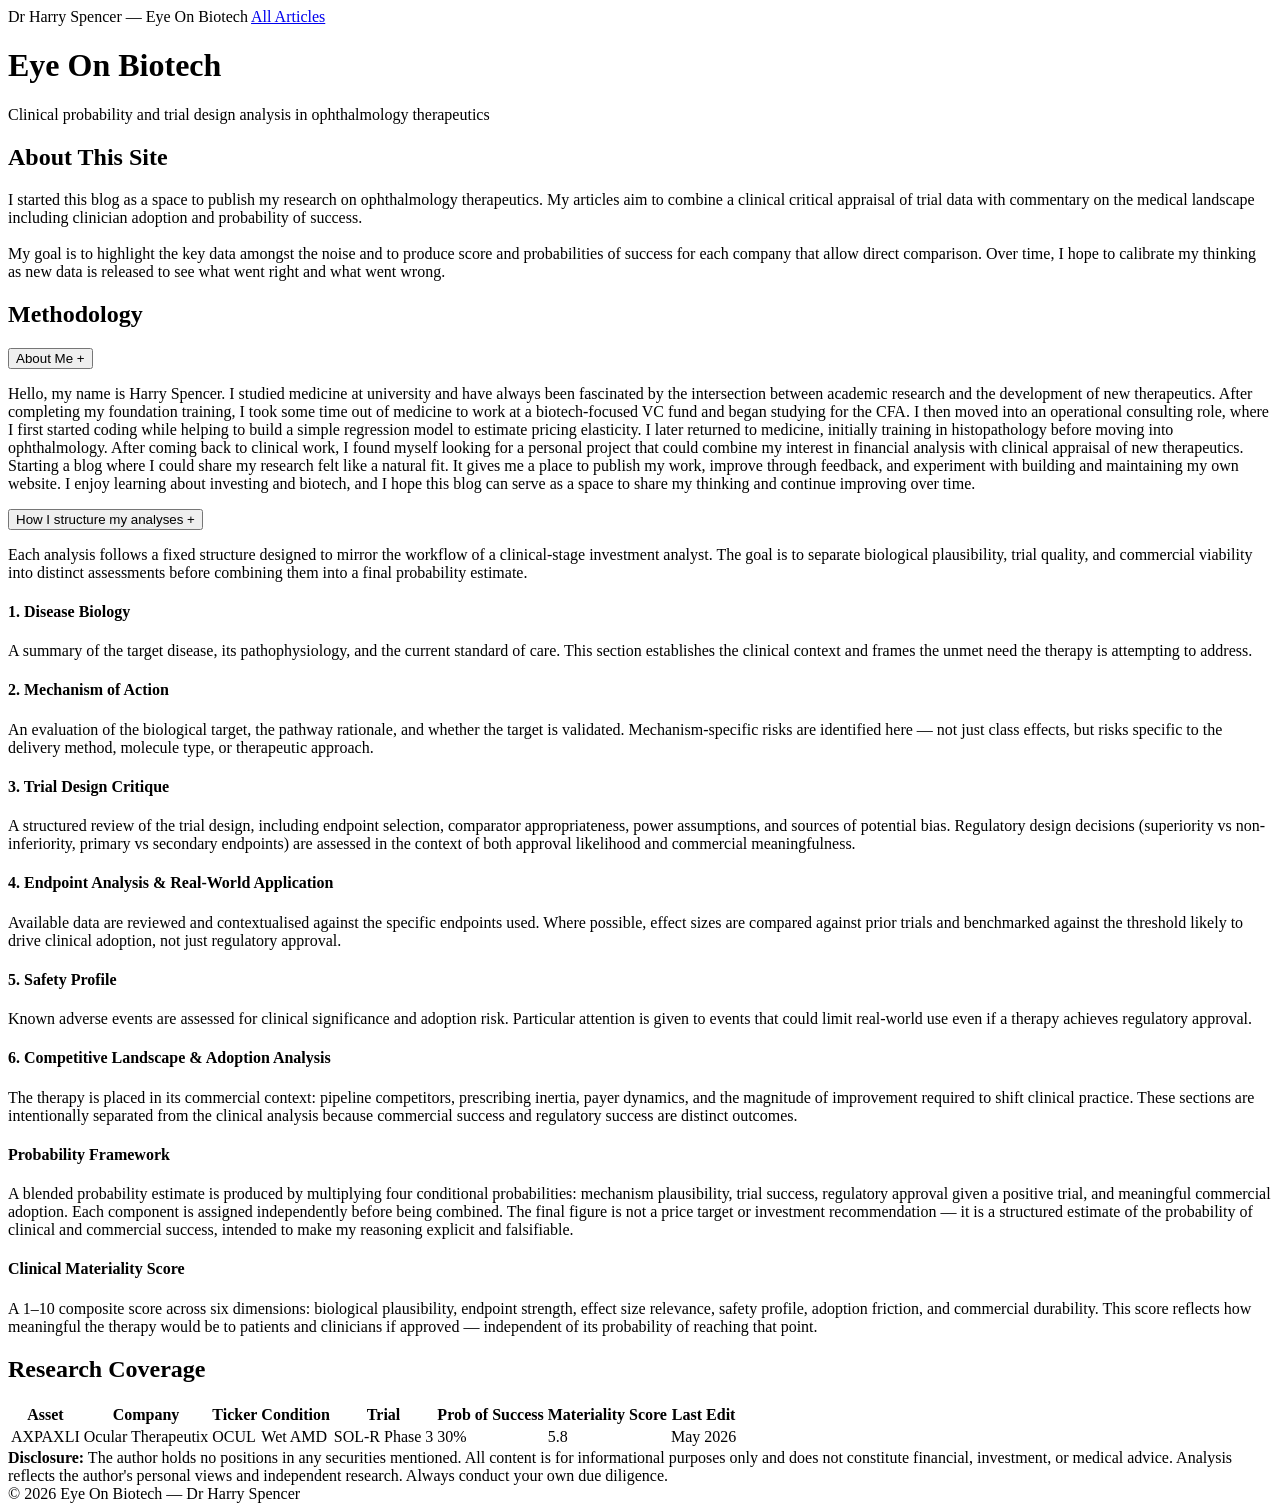
==== index.html @ 52c61609 "Create index.html" ====
<!DOCTYPE html>
<html lang="en">
<head>
    <meta charset="UTF-8">
    <title>Eye On Biotech — Dr Harry Spencer</title>
    <link href="https://fonts.googleapis.com/css2?family=Libre+Baskerville:ital,wght@0,400;0,700;1,400&family=DM+Sans:wght@400;500;600&display=swap" rel="stylesheet">
    <link rel="stylesheet" href="assets/style.css">
</head>

<body>

    <div class="banner">
        <span class="banner-title">Dr Harry Spencer — Eye On Biotech</span>
        <a href="index.html">All Articles</a>
    </div>

    <header>
        <h1>Eye On Biotech</h1>
        <p class="site-tagline">Clinical probability and trial design analysis in ophthalmology therapeutics</p>
    </header>

    <main>

        <!-- ============================================================
             ABOUT
        ============================================================ -->
        <section class="about">
            <h2>About This Site</h2>

            <p>
                I started this blog as a space to publish my research on ophthalmology therapeutics.
                My articles aim to combine a clinical critical appraisal of trial data with commentary
                on the medical landscape including clinician adoption and probability of success.
                <br>
                <br>
                My goal is to highlight the key data amongst the noise and to produce score and
                probabilities of success for each company that allow direct comparison.
                Over time, I hope to calibrate my thinking as new data is released to see
                what went right and what went wrong.
            </p>
        </section>


        <!-- ============================================================
             METHODOLOGY — collapsible
        ============================================================ -->
        <section class="methodology">
            <h2>Methodology</h2>

            <button class="methodology-toggle" id="methodologyToggle2" aria-expanded="false">
                About Me
                <span class="methodology-toggle__icon">+</span>
            </button>

            <div class="methodology-body" id="methodologyBody2">
                <p>
                    Hello, my name is Harry Spencer. I studied medicine at university and have
                    always been fascinated by the intersection between academic research and the
                    development of new therapeutics. After completing my foundation training,
                    I took some time out of medicine to work at a biotech-focused VC fund and
                    began studying for the CFA. I then moved into an operational consulting role,
                    where I first started coding while helping to build a simple regression model
                    to estimate pricing elasticity. I later returned to medicine, initially
                    training in histopathology before moving into ophthalmology. After coming
                    back to clinical work, I found myself looking for a personal project that
                    could combine my interest in financial analysis with clinical appraisal of
                    new therapeutics. Starting a blog where I could share my research felt like
                    a natural fit. It gives me a place to publish my work, improve through feedback,
                    and experiment with building and maintaining my own website. I enjoy learning
                    about investing and biotech, and I hope this blog can serve as a space to share
                    my thinking and continue improving over time.
                </p>
            </div>

            <button class="methodology-toggle" id="methodologyToggle" aria-expanded="false">
                How I structure my analyses
                <span class="methodology-toggle__icon">+</span>
            </button>

            <div class="methodology-body" id="methodologyBody">

                <p>
                    Each analysis follows a fixed structure designed to mirror the workflow of a clinical-stage
                    investment analyst. The goal is to separate biological plausibility, trial quality, and
                    commercial viability into distinct assessments before combining them into a final probability
                    estimate.
                </p>

                <h4>1. Disease Biology</h4>
                <p>
                    A summary of the target disease, its pathophysiology, and the current standard of care.
                    This section establishes the clinical context and frames the unmet need the therapy is
                    attempting to address.
                </p>

                <h4>2. Mechanism of Action</h4>
                <p>
                    An evaluation of the biological target, the pathway rationale, and whether the target is
                    validated. Mechanism-specific risks are identified here — not just class effects, but risks
                    specific to the delivery method, molecule type, or therapeutic approach.
                </p>

                <h4>3. Trial Design Critique</h4>
                <p>
                    A structured review of the trial design, including endpoint selection, comparator
                    appropriateness, power assumptions, and sources of potential bias. Regulatory design
                    decisions (superiority vs non-inferiority, primary vs secondary endpoints) are assessed
                    in the context of both approval likelihood and commercial meaningfulness.
                </p>

                <h4>4. Endpoint Analysis & Real-World Application</h4>
                <p>
                    Available data are reviewed and contextualised against the specific endpoints used. Where
                    possible, effect sizes are compared against prior trials and benchmarked against the
                    threshold likely to drive clinical adoption, not just regulatory approval.
                </p>

                <h4>5. Safety Profile</h4>
                <p>
                    Known adverse events are assessed for clinical significance and adoption risk. Particular
                    attention is given to events that could limit real-world use even if a therapy achieves
                    regulatory approval.
                </p>

                <h4>6. Competitive Landscape & Adoption Analysis</h4>
                <p>
                    The therapy is placed in its commercial context: pipeline competitors, prescribing inertia,
                    payer dynamics, and the magnitude of improvement required to shift clinical practice. These
                    sections are intentionally separated from the clinical analysis because commercial success
                    and regulatory success are distinct outcomes.
                </p>

                <h4>Probability Framework</h4>
                <p>
                    A blended probability estimate is produced by multiplying four conditional probabilities:
                    mechanism plausibility, trial success, regulatory approval given a positive trial, and
                    meaningful commercial adoption. Each component is assigned independently before being
                    combined. The final figure is not a price target or investment recommendation — it is a
                    structured estimate of the probability of clinical and commercial success, intended to make
                    my reasoning explicit and falsifiable.
                </p>

                <h4>Clinical Materiality Score</h4>
                <p>
                    A 1–10 composite score across six dimensions: biological plausibility, endpoint strength,
                    effect size relevance, safety profile, adoption friction, and commercial durability. This
                    score reflects how meaningful the therapy would be to patients and clinicians if approved —
                    independent of its probability of reaching that point.
                </p>

            </div>
        </section>


        <!-- ============================================================
             COVERAGE INDEX
        ============================================================ -->
        <section class="coverage">
            <h2>Research Coverage</h2>

            <table class="coverage-table">
                <thead>
                    <tr>
                        <th>Asset</th>
                        <th>Company</th>
                        <th>Ticker</th>
                        <th>Condition</th>
                        <th>Trial</th>
                        <th>Prob of Success</th>
                        <th>Materiality Score</th>
                        <th>Last Edit</th>
                    </tr>
                </thead>
                <tbody>
                    <tr class="coverage-row" onclick="window.location='articles/oculartherapeutixarticle.html'">
                        <td class="coverage-asset">AXPAXLI</td>
                        <td>Ocular Therapeutix</td>
                        <td class="coverage-ticker">OCUL</td>
                        <td>Wet AMD</td>
                        <td class="coverage-trial">SOL-R <span class="phase-badge phase-badge--3">Phase 3</span></td>
                        <td class="coverage-poa">30%</td>
                        <td class="coverage-cms">5.8</td>
                        <td class="coverage-date">May 2026</td>
                    </tr>
                    <!-- Add new rows here for each new article -->
                </tbody>
            </table>
        </section>

    </main>

    <footer class="site-footer">
        <div class="footer-disclosure">
            <strong>Disclosure:</strong> The author holds no positions in any securities mentioned.
            All content is for informational purposes only and does not constitute financial,
            investment, or medical advice. Analysis reflects the author's personal views and
            independent research. Always conduct your own due diligence.
        </div>
        <div class="footer-copy">
            © 2026 Eye On Biotech — Dr Harry Spencer
        </div>
    </footer>

    <script>
        // Methodology collapsible toggle
        (function () {
            const toggle = document.getElementById('methodologyToggle');
            const body   = document.getElementById('methodologyBody');

            toggle.addEventListener('click', function () {
                const isOpen = toggle.getAttribute('aria-expanded') === 'true';
                toggle.setAttribute('aria-expanded', !isOpen);
                toggle.querySelector('.methodology-toggle__icon').textContent = isOpen ? '+' : '−';
                body.classList.toggle('methodology-body--open', !isOpen);
            });
        })();

        (function () {
            const toggle = document.getElementById('methodologyToggle2');
            const body   = document.getElementById('methodologyBody2');

            toggle.addEventListener('click', function () {
                const isOpen = toggle.getAttribute('aria-expanded') === 'true';
                toggle.setAttribute('aria-expanded', !isOpen);
                toggle.querySelector('.methodology-toggle__icon').textContent = isOpen ? '+' : '−';
                body.classList.toggle('methodology-body--open', !isOpen);
            });
        })();
    </script>

</body>
</html>
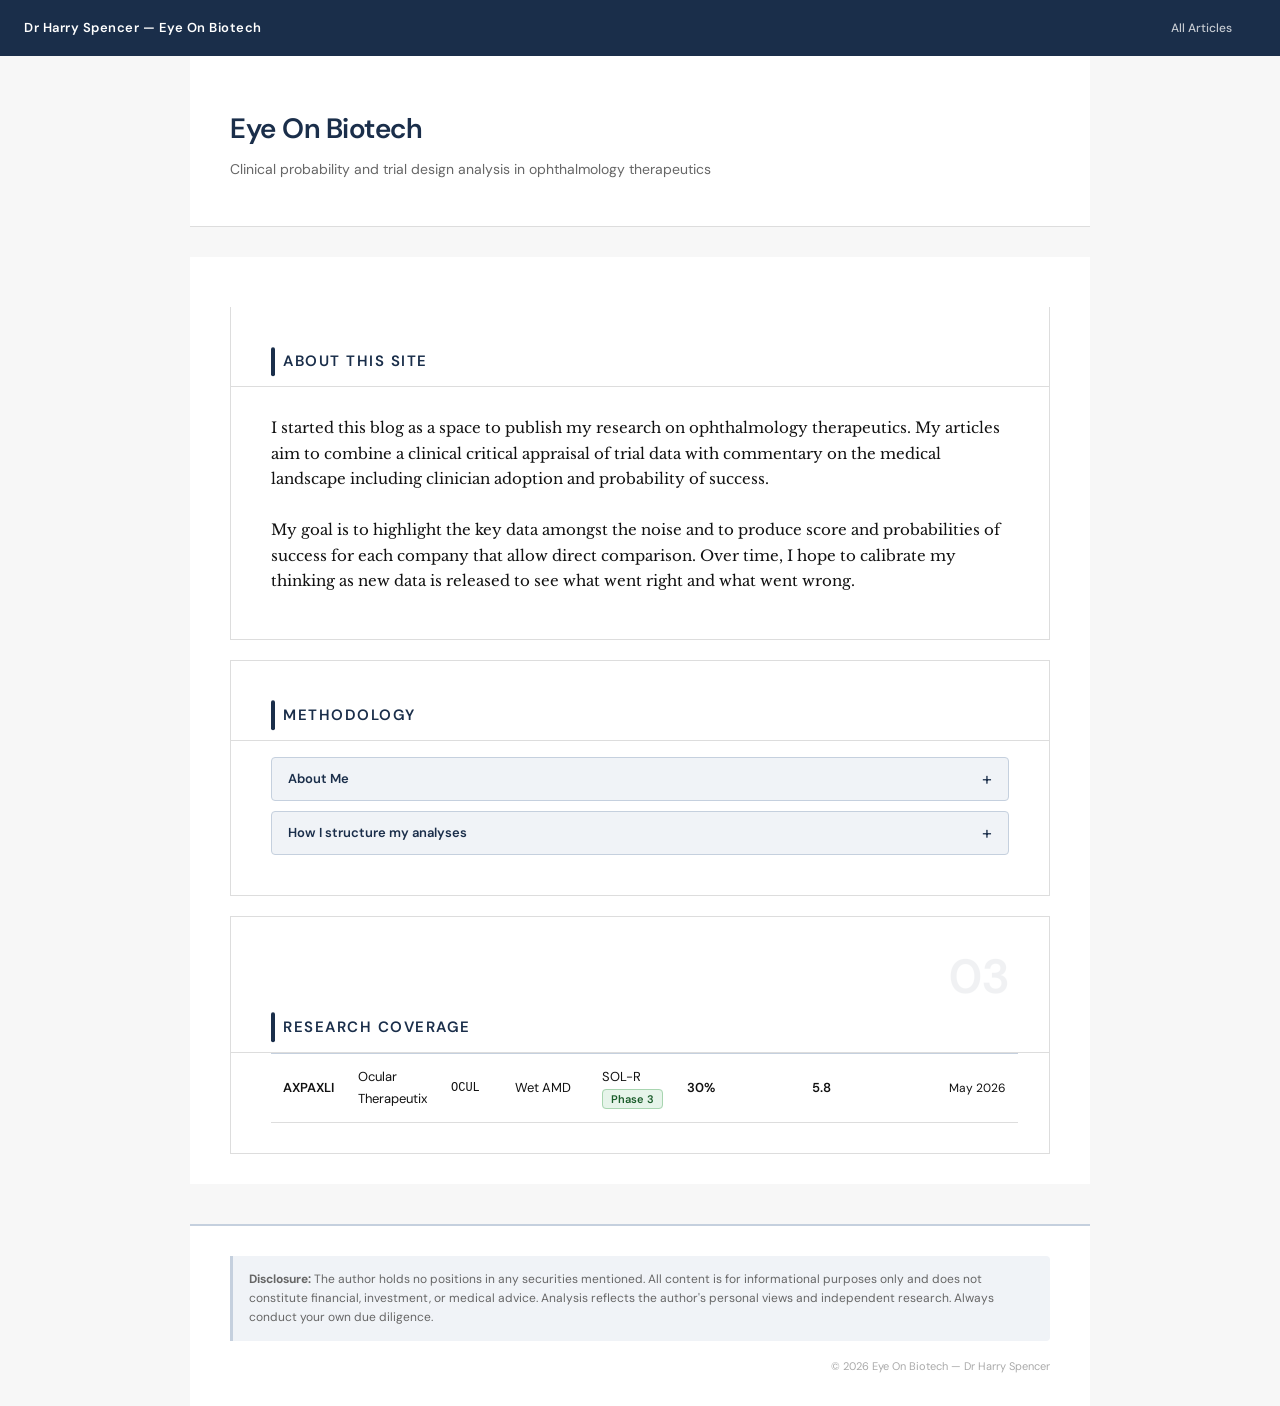
==== commit e99bde37: "Update index.html" ====
--- a/index.html
+++ b/index.html
@@ -56,12 +56,16 @@
                 <p>
                     Hello, my name is Harry Spencer. I studied medicine at university and have
                     always been fascinated by the intersection between academic research and the
-                    development of new therapeutics. After completing my foundation training,
+                    development of new therapeutics. 
+                    <br><br>
+                    After completing my foundation training,
                     I took some time out of medicine to work at a biotech-focused VC fund and
                     began studying for the CFA. I then moved into an operational consulting role,
                     where I first started coding while helping to build a simple regression model
                     to estimate pricing elasticity. I later returned to medicine, initially
-                    training in histopathology before moving into ophthalmology. After coming
+                    training in histopathology before moving into ophthalmology. 
+                    <br><br>
+                    After coming
                     back to clinical work, I found myself looking for a personal project that
                     could combine my interest in financial analysis with clinical appraisal of
                     new therapeutics. Starting a blog where I could share my research felt like
--- a/assets/style.css
+++ b/assets/style.css
@@ -0,0 +1,769 @@
+/* =============================================================
+   GOOGLE FONTS — add this to the <head> of every HTML file,
+   just before your stylesheet <link>:
+
+   <link href="https://fonts.googleapis.com/css2?family=Libre+Baskerville:ital,wght@0,400;0,700;1,400&family=DM+Sans:wght@400;500;600&display=swap" rel="stylesheet">
+   ============================================================= */
+
+
+/* =============================================================
+   DESIGN TOKENS — change your colour/font scheme here
+   ============================================================= */
+
+:root {
+    --accent:         #1a2e4a;   /* deep navy */
+    --accent-light:   #e8edf3;   /* pale navy — pill backgrounds */
+    --accent-faint:   #f0f3f7;   /* very pale navy — section tint */
+    --text:           #111111;
+    --text-muted:     #666666;
+    --border:         #dddddd;
+    --bg:             #f7f7f7;
+    --card-bg:        #ffffff;
+
+    --font-body:      'Libre Baskerville', Georgia, serif;
+    --font-ui:        'DM Sans', system-ui, sans-serif;
+
+    --section-counter: 0;        /* used by CSS counter for numbered markers */
+}
+
+
+/* =============================================================
+   GLOBAL RESET & BASE
+   ============================================================= */
+
+html {
+    scroll-behavior: smooth;
+}
+
+body {
+    font-family: var(--font-body);
+    background-color: var(--bg);
+    color: var(--text);
+    margin: 0;
+    line-height: 1.7;
+    padding-top: 56px; /* offset for fixed banner */
+}
+
+
+/* =============================================================
+   TYPOGRAPHY
+   ============================================================= */
+
+h1, h2, h3, h4 {
+    font-family: var(--font-ui);
+    color: var(--accent);
+}
+
+h1 {
+    font-size: 28px;
+    font-weight: 600;
+    letter-spacing: -0.5px;
+    margin-bottom: 5px;
+}
+
+h2 {
+    font-size: 15px;
+    font-weight: 600;
+    text-transform: uppercase;
+    letter-spacing: 1.5px;
+    padding-left: 12px;
+    border-left: 4px solid var(--accent);
+    line-height: 1.4;
+    margin-top: 0;
+    margin-bottom: 24px;
+}
+
+h3 {
+    font-size: 16px;
+    font-weight: 600;
+    margin-top: 24px;
+}
+
+h4 {
+    font-size: 14px;
+    font-weight: 600;
+    margin-top: 20px;
+    margin-bottom: 10px;
+    padding-bottom: 5px;
+    border-bottom: 1px solid #c5d0de;
+    display: inline-block;
+}
+
+p {
+    font-size: 15px;
+    margin-top: 0;
+}
+
+ul, ol {
+    font-size: 15px;
+    padding-left: 20px;
+}
+
+a {
+    color: var(--accent);
+    text-decoration: underline;
+}
+
+a:hover {
+    text-decoration: none;
+}
+
+
+/* =============================================================
+   LAYOUT
+   ============================================================= */
+
+main, header, footer {
+    max-width: 820px;
+    margin: auto;
+    padding: 30px 40px;
+    background: var(--card-bg);
+}
+
+header {
+    border-bottom: 1px solid var(--border);
+    margin-bottom: 30px;
+}
+
+footer {
+    border-top: 1px solid var(--border);
+    margin-top: 40px;
+    font-family: var(--font-ui);
+    font-size: 12px;
+    color: var(--text-muted);
+}
+
+
+/* =============================================================
+   ARTICLE HEADER — dates, scorecard
+   ============================================================= */
+
+.article-header {
+    padding-top: 40px;
+    padding-bottom: 30px;
+    border-bottom: 1px solid var(--border);
+    margin-bottom: 0;
+}
+
+.article-dates {
+    display: flex;
+    gap: 20px;
+    font-family: var(--font-ui);
+    font-size: 11px;
+    color: var(--text-muted);
+    margin-bottom: 16px;
+    text-transform: uppercase;
+    letter-spacing: 0.5px;
+}
+
+.article-subtitle {
+    font-family: var(--font-ui);
+    font-size: 14px;
+    color: var(--text-muted);
+    margin-top: 4px;
+    margin-bottom: 16px;
+}
+
+.article-scorecard {
+    display: flex;
+    align-items: center;
+    gap: 0;
+    margin-top: 20px;
+    border: 1px solid #c5d0de;
+    border-radius: 6px;
+    overflow: hidden;
+    background: var(--accent-faint);
+    width: fit-content;
+}
+
+.scorecard-item {
+    display: flex;
+    flex-direction: column;
+    padding: 12px 24px;
+    gap: 4px;
+}
+
+.scorecard-divider {
+    width: 1px;
+    height: 40px;
+    background: #c5d0de;
+    flex-shrink: 0;
+}
+
+.scorecard-label {
+    font-family: var(--font-ui);
+    font-size: 10px;
+    text-transform: uppercase;
+    letter-spacing: 0.8px;
+    color: var(--text-muted);
+}
+
+.scorecard-value {
+    font-family: var(--font-ui);
+    font-size: 20px;
+    font-weight: 600;
+    color: var(--accent);
+    line-height: 1;
+}
+
+.scorecard-value--small {
+    font-size: 13px;
+    font-weight: 500;
+    padding-top: 3px;
+}
+
+
+/* =============================================================
+   ARTICLE FOOTER — disclosure
+   ============================================================= */
+
+.article-footer {
+    max-width: 820px;
+    margin: 0 auto;
+    padding: 30px 40px;
+    background: var(--card-bg);
+    border-top: 2px solid #c5d0de;
+}
+
+.footer-top {
+    margin-bottom: 20px;
+}
+
+.footer-top a {
+    font-family: var(--font-ui);
+    font-size: 13px;
+    color: var(--accent);
+    text-decoration: none;
+}
+
+.footer-top a:hover {
+    text-decoration: underline;
+}
+
+.footer-disclosure {
+    font-family: var(--font-ui);
+    font-size: 12px;
+    color: var(--text-muted);
+    line-height: 1.6;
+    padding: 14px 16px;
+    border-left: 3px solid #c5d0de;
+    background: var(--accent-faint);
+    border-radius: 0 4px 4px 0;
+    margin-bottom: 20px;
+}
+
+.footer-copy {
+    font-family: var(--font-ui);
+    font-size: 11px;
+    color: #aaa;
+    text-align: right;
+}
+
+
+
+
+
+/* =============================================================
+   SECTIONS — spacing + divider lines (Option 1)
+   ============================================================= */
+
+main section {
+    margin-bottom: 0;
+    padding: 40px;
+    border-top: 2px solid #c5d0de;
+    max-width: 820px;
+    margin-left: auto;
+    margin-right: auto;
+    background: var(--card-bg);
+    position: relative; /* needed for numbered marker */
+}
+
+main section:first-child {
+    border-top: none;
+}
+
+
+/* =============================================================
+   NUMBERED SECTION MARKERS (Option 3)
+   Large faint section number in top-right corner of each section.
+   ============================================================= */
+
+main {
+    counter-reset: section-counter;
+}
+
+main section::before {
+    counter-increment: section-counter;
+    content: counter(section-counter, decimal-leading-zero);
+
+    position: absolute;
+    top: 36px;
+    right: 40px;
+
+    font-family: var(--font-ui);
+    font-size: 48px;
+    font-weight: 600;
+    color: var(--accent);
+    opacity: 0.06;
+    line-height: 1;
+    pointer-events: none;
+    user-select: none;
+}
+
+
+/* =============================================================
+   STICKY SECTION HEADERS (Option 4)
+   h2 sticks to the top of the viewport as you scroll
+   through each section.
+   ============================================================= */
+
+main section h2 {
+    position: sticky;
+    top: 56px; /* sits just below the fixed banner */
+    background: var(--card-bg);
+    padding-top: 14px;
+    padding-bottom: 14px;
+    margin-left: -40px;
+    margin-right: -40px;
+    padding-left: 52px;    /* 40px section padding + 12px h2 left indent */
+    z-index: 10;
+    border-bottom: 1px solid var(--border);
+    margin-bottom: 28px;
+
+    /* keep the left accent border visible */
+    border-left: none;
+}
+
+/* Re-apply the accent left border as a pseudo-element so it
+   doesn't conflict with the sticky bottom border */
+main section h2::before {
+    content: '';
+    position: absolute;
+    left: 40px;
+    top: 50%;
+    transform: translateY(-50%);
+    width: 4px;
+    height: 60%;
+    background: var(--accent);
+    border-radius: 2px;
+}
+
+
+/* =============================================================
+   LEFT-SIDE PROGRESS NAV (Option 5)
+   Fixed vertical nav that highlights the current section.
+   Hidden on narrow screens.
+   ============================================================= */
+
+.progress-nav {
+    position: fixed;
+    top: 50%;
+    transform: translateY(-50%);
+    left: calc(50% - 410px - 220px); /* sits left of the 820px article */
+
+    display: flex;
+    flex-direction: column;
+    gap: 4px;
+    width: 160px;
+
+    /* hide if there isn't enough room */
+    visibility: hidden;
+}
+
+/* Show nav only when viewport is wide enough */
+@media (min-width: 1280px) {
+    .progress-nav {
+        visibility: visible;
+    }
+}
+
+.progress-nav__link {
+    display: flex;
+    align-items: baseline;
+    gap: 8px;
+    text-decoration: none;
+    padding: 5px 8px;
+    border-radius: 4px;
+    transition: background 0.15s ease;
+    color: var(--text-muted);
+}
+
+.progress-nav__link:hover {
+    background: var(--accent-light);
+    text-decoration: none;
+    color: var(--accent);
+}
+
+.progress-nav__link--active {
+    color: var(--accent);
+}
+
+.progress-nav__link--active .progress-nav__num {
+    color: var(--accent);
+    opacity: 1;
+}
+
+.progress-nav__link--active .progress-nav__label {
+    font-weight: 600;
+}
+
+.progress-nav__num {
+    font-family: var(--font-ui);
+    font-size: 10px;
+    font-weight: 600;
+    opacity: 0.4;
+    flex-shrink: 0;
+    letter-spacing: 0.5px;
+}
+
+.progress-nav__label {
+    font-family: var(--font-ui);
+    font-size: 11px;
+    line-height: 1.3;
+}
+
+
+/* =============================================================
+   INLINE SECTION LINKS
+   Highlighted cross-reference links within body text.
+   ============================================================= */
+
+a.section-link {
+    color: var(--accent);
+    text-decoration: none;
+    background-color: var(--accent-light);
+    border-bottom: 1px solid #c5d0de;
+    padding: 1px 4px;
+    border-radius: 3px;
+    font-style: italic;
+    transition: background-color 0.15s ease;
+}
+
+a.section-link:hover {
+    background-color: #c5d0de;
+    text-decoration: none;
+}
+
+
+/* =============================================================
+   ARTICLE META BAR — pill tags
+   ============================================================= */
+
+.meta {
+    display: flex;
+    flex-wrap: wrap;
+    gap: 8px;
+    margin-top: 12px;
+}
+
+.meta span {
+    font-family: var(--font-ui);
+    font-size: 12px;
+    background-color: var(--accent-light);
+    color: var(--accent);
+    border: 1px solid #c5d0de;
+    border-radius: 4px;
+    padding: 3px 10px;
+}
+
+
+/* =============================================================
+   HOMEPAGE ONLY
+   ============================================================= */
+
+/* --- Banner (fixed top bar) --- */
+.banner {
+    position: fixed;
+    top: 0;
+    left: 0;
+    width: 100%;
+    background: var(--accent);
+    box-sizing: border-box;
+    color: #fff;
+    font-family: var(--font-ui);
+    font-size: 13px;
+    font-weight: 500;
+    padding: 0 48px 0 24px;
+    height: 56px;
+    z-index: 9999;
+
+    display: flex;
+    align-items: center;
+    justify-content: space-between;
+}
+
+.banner .banner-title {
+    font-weight: 600;
+    letter-spacing: 0.5px;
+}
+
+.banner a {
+    color: #fff;
+    text-decoration: none;
+    opacity: 0.75;
+    font-size: 12px;
+}
+
+.banner a:hover {
+    opacity: 1;
+    text-decoration: none;
+}
+
+/* --- About section --- */
+.about {
+    border: 1px solid var(--border);
+    padding: 30px 40px;
+    margin-top: 20px;
+    background-color: var(--card-bg);
+}
+
+.about h2 {
+    margin-top: 0;
+}
+
+/* --- Article cards (homepage listing) --- */
+.article-card {
+    border: 1px solid var(--border);
+    padding: 20px 24px;
+    margin-bottom: 15px;
+    background: var(--card-bg);
+    transition: border-color 0.15s ease;
+}
+
+.article-card:hover {
+    border-color: var(--accent);
+}
+
+.article-card h3 {
+    margin: 0 0 5px 0;
+    font-size: 16px;
+    color: var(--accent);
+}
+
+.article-meta {
+    display: flex;
+    flex-wrap: wrap;
+    gap: 6px;
+    margin-bottom: 8px;
+}
+
+.article-meta span {
+    font-family: var(--font-ui);
+    font-size: 11px;
+    background-color: var(--accent-light);
+    color: var(--accent);
+    border: 1px solid #c5d0de;
+    border-radius: 4px;
+    padding: 2px 8px;
+}
+
+/* --- Site tagline --- */
+.site-tagline {
+    font-family: var(--font-ui);
+    font-size: 14px;
+    color: var(--text-muted);
+    margin-top: 6px;
+}
+
+
+/* =============================================================
+   METHODOLOGY — collapsible section
+   ============================================================= */
+
+.methodology {
+    border: 1px solid var(--border);
+    padding: 30px 40px;
+    margin-top: 20px;
+    background-color: var(--card-bg);
+}
+
+.methodology h2 {
+    margin-bottom: 16px;
+}
+
+.methodology-toggle {
+    display: flex;
+    align-items: center;
+    justify-content: space-between;
+    width: 100%;
+    background: var(--accent-faint);
+    border: 1px solid #c5d0de;
+    border-radius: 4px;
+    padding: 12px 16px;
+    font-family: var(--font-ui);
+    font-size: 13px;
+    font-weight: 600;
+    color: var(--accent);
+    cursor: pointer;
+    text-align: left;
+    margin-bottom: 10px;
+}
+
+.methodology-toggle:hover {
+    background: var(--accent-light);
+}
+
+.methodology-toggle__icon {
+    font-size: 18px;
+    font-weight: 400;
+    line-height: 1;
+}
+
+.methodology-body {
+    display: none;
+    padding-top: 24px;
+}
+
+.methodology-body--open {
+    display: block;
+}
+
+.methodology-body h4 {
+    margin-top: 20px;
+}
+
+.methodology-body p {
+    font-size: 14px;
+    color: #333;
+}
+
+
+/* =============================================================
+   COVERAGE INDEX TABLE
+   ============================================================= */
+
+.coverage {
+    border: 1px solid var(--border);
+    padding: 30px 40px;
+    margin-top: 20px;
+    background-color: var(--card-bg);
+    overflow-x: auto;
+}
+
+.coverage h2 {
+    margin-bottom: 20px;
+}
+
+.coverage-table {
+    width: 100%;
+    border-collapse: collapse;
+    font-family: var(--font-ui);
+    font-size: 13px;
+}
+
+.coverage-table thead tr {
+    border-bottom: 2px solid #c5d0de;
+}
+
+.coverage-table th {
+    text-align: left;
+    font-size: 10px;
+    text-transform: uppercase;
+    letter-spacing: 0.8px;
+    color: var(--text-muted);
+    padding: 8px 12px 10px 12px;
+    white-space: nowrap;
+}
+
+.coverage-table td {
+    padding: 12px;
+    border-bottom: 1px solid var(--border);
+    color: var(--text);
+    vertical-align: middle;
+}
+
+.coverage-row {
+    cursor: pointer;
+    transition: background 0.12s ease;
+}
+
+.coverage-row:hover {
+    background: var(--accent-faint);
+}
+
+.coverage-asset {
+    font-weight: 600;
+    color: var(--accent);
+}
+
+.coverage-ticker {
+    font-family: monospace;
+    font-size: 12px;
+    color: var(--text-muted);
+}
+
+.coverage-poa {
+    font-weight: 600;
+    color: var(--accent);
+}
+
+.coverage-cms {
+    font-weight: 600;
+    color: var(--accent);
+}
+
+.coverage-date {
+    font-size: 12px;
+    color: var(--text-muted);
+    white-space: nowrap;
+}
+
+/* Phase badge */
+.phase-badge {
+    font-family: var(--font-ui);
+    font-size: 11px;
+    font-weight: 600;
+    padding: 2px 8px;
+    border-radius: 4px;
+    white-space: nowrap;
+}
+
+.phase-badge--1 {
+    background: #fef3e2;
+    color: #b45309;
+    border: 1px solid #fcd896;
+}
+
+.phase-badge--2 {
+    background: #e8edf3;
+    color: var(--accent);
+    border: 1px solid #c5d0de;
+}
+
+.phase-badge--3 {
+    background: #e6f4ea;
+    color: #1a5c2a;
+    border: 1px solid #a8d5b0;
+}
+
+
+/* =============================================================
+   SITE FOOTER (homepage)
+   ============================================================= */
+
+.site-footer {
+    max-width: 820px;
+    margin: 40px auto 0 auto;
+    padding: 30px 40px;
+    background: var(--card-bg);
+    border-top: 2px solid #c5d0de;
+}
+
+.site-footer .footer-disclosure {
+    font-family: var(--font-ui);
+    font-size: 12px;
+    color: var(--text-muted);
+    line-height: 1.6;
+    padding: 14px 16px;
+    border-left: 3px solid #c5d0de;
+    background: var(--accent-faint);
+    border-radius: 0 4px 4px 0;
+    margin-bottom: 16px;
+}
+
+.site-footer .footer-copy {
+    font-family: var(--font-ui);
+    font-size: 11px;
+    color: #aaa;
+    text-align: right;
+}
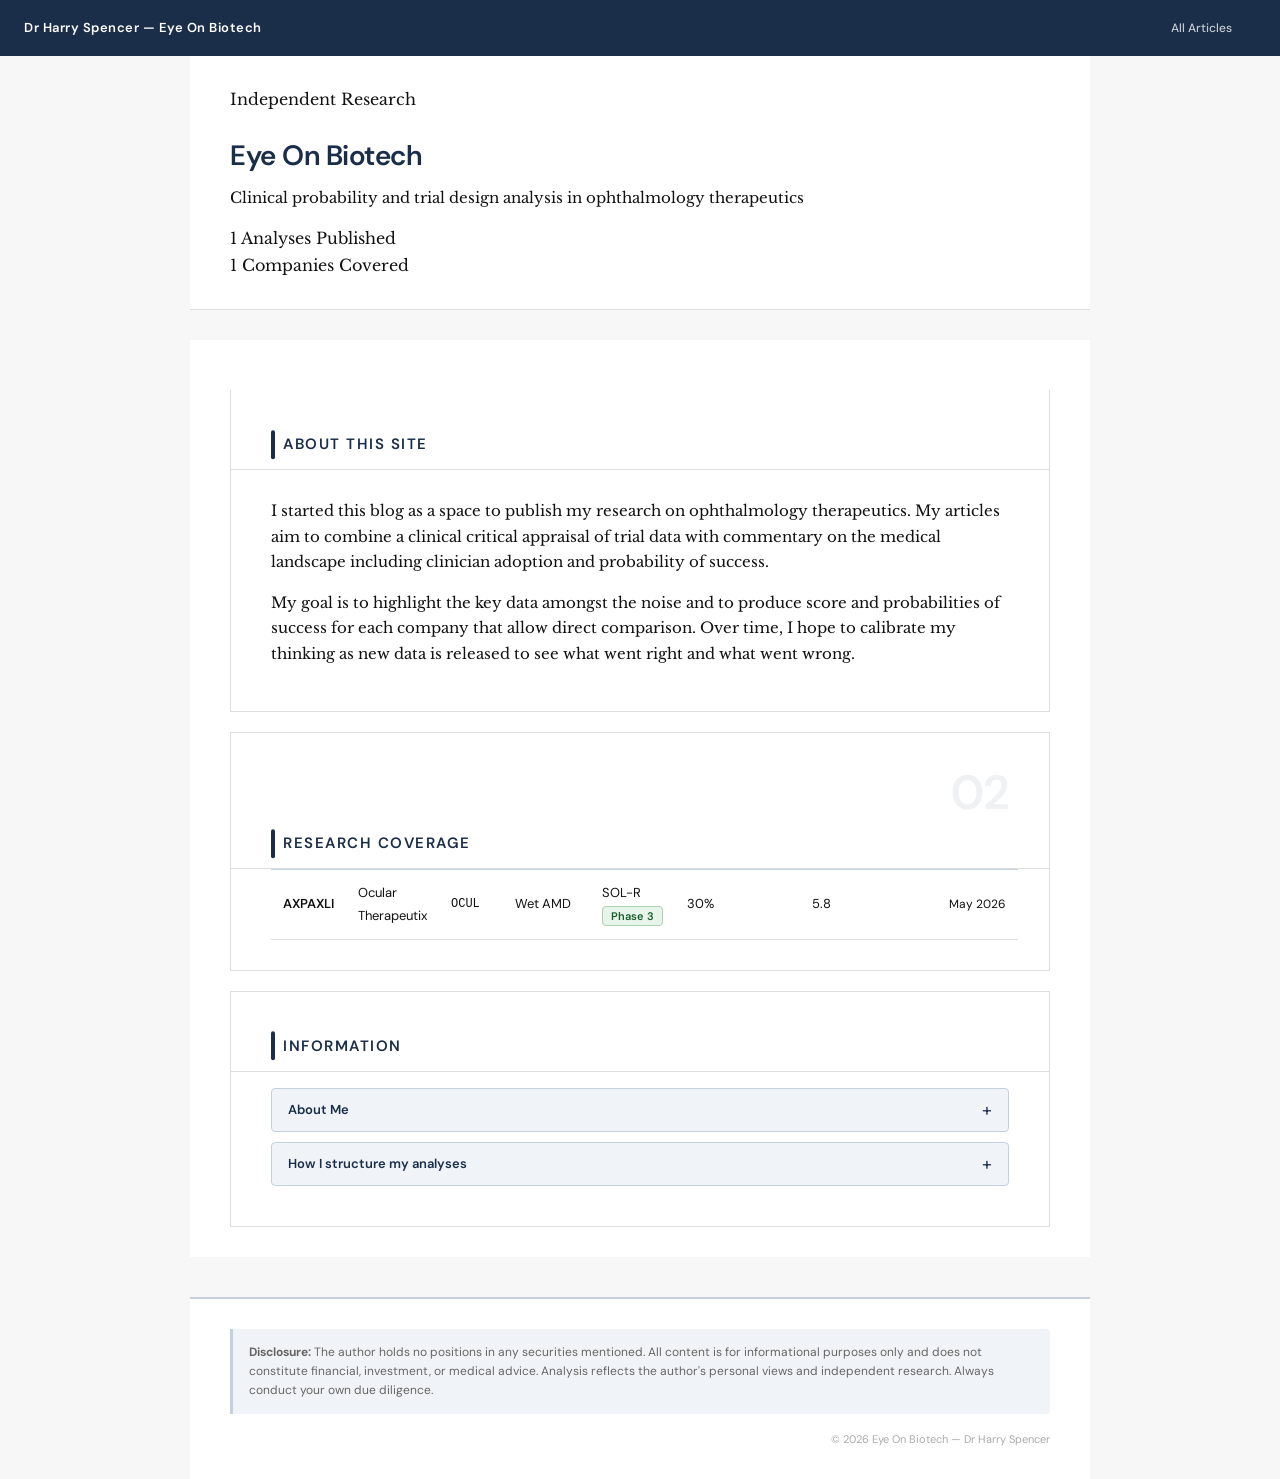
==== commit 07091cab: "Update index.html Updated home page with cleaner interface" ====
--- a/index.html
+++ b/index.html
@@ -14,145 +14,44 @@
         <a href="index.html">All Articles</a>
     </div>
 
-    <header>
-        <h1>Eye On Biotech</h1>
-        <p class="site-tagline">Clinical probability and trial design analysis in ophthalmology therapeutics</p>
+    <header class="site-header">
+        <div class="site-header__left">
+            <span class="site-header__eyebrow">Independent Research</span>
+            <h1 class="site-header__title">Eye On Biotech</h1>
+            <div class="site-header__rule"></div>
+            <p class="site-header__tagline">Clinical probability and trial design analysis in ophthalmology therapeutics</p>
+        </div>
+        <div class="site-header__stats">
+            <div class="site-header__stat">
+                <span class="site-header__stat-value">1</span>
+                <span class="site-header__stat-label">Analyses Published</span>
+            </div>
+            <div class="site-header__stat-divider"></div>
+            <div class="site-header__stat">
+                <span class="site-header__stat-value">1</span>
+                <span class="site-header__stat-label">Companies Covered</span>
+            </div>
+        </div>
     </header>
 
-    <main>
+    <main class="homepage-main">
 
         <!-- ============================================================
              ABOUT
         ============================================================ -->
         <section class="about">
             <h2>About This Site</h2>
-
             <p>
                 I started this blog as a space to publish my research on ophthalmology therapeutics.
                 My articles aim to combine a clinical critical appraisal of trial data with commentary
                 on the medical landscape including clinician adoption and probability of success.
-                <br>
-                <br>
+            </p>
+            <p>
                 My goal is to highlight the key data amongst the noise and to produce score and
                 probabilities of success for each company that allow direct comparison.
                 Over time, I hope to calibrate my thinking as new data is released to see
                 what went right and what went wrong.
             </p>
-        </section>
-
-
-        <!-- ============================================================
-             METHODOLOGY — collapsible
-        ============================================================ -->
-        <section class="methodology">
-            <h2>Methodology</h2>
-
-            <button class="methodology-toggle" id="methodologyToggle2" aria-expanded="false">
-                About Me
-                <span class="methodology-toggle__icon">+</span>
-            </button>
-
-            <div class="methodology-body" id="methodologyBody2">
-                <p>
-                    Hello, my name is Harry Spencer. I studied medicine at university and have
-                    always been fascinated by the intersection between academic research and the
-                    development of new therapeutics. 
-                    <br><br>
-                    After completing my foundation training,
-                    I took some time out of medicine to work at a biotech-focused VC fund and
-                    began studying for the CFA. I then moved into an operational consulting role,
-                    where I first started coding while helping to build a simple regression model
-                    to estimate pricing elasticity. I later returned to medicine, initially
-                    training in histopathology before moving into ophthalmology. 
-                    <br><br>
-                    After coming
-                    back to clinical work, I found myself looking for a personal project that
-                    could combine my interest in financial analysis with clinical appraisal of
-                    new therapeutics. Starting a blog where I could share my research felt like
-                    a natural fit. It gives me a place to publish my work, improve through feedback,
-                    and experiment with building and maintaining my own website. I enjoy learning
-                    about investing and biotech, and I hope this blog can serve as a space to share
-                    my thinking and continue improving over time.
-                </p>
-            </div>
-
-            <button class="methodology-toggle" id="methodologyToggle" aria-expanded="false">
-                How I structure my analyses
-                <span class="methodology-toggle__icon">+</span>
-            </button>
-
-            <div class="methodology-body" id="methodologyBody">
-
-                <p>
-                    Each analysis follows a fixed structure designed to mirror the workflow of a clinical-stage
-                    investment analyst. The goal is to separate biological plausibility, trial quality, and
-                    commercial viability into distinct assessments before combining them into a final probability
-                    estimate.
-                </p>
-
-                <h4>1. Disease Biology</h4>
-                <p>
-                    A summary of the target disease, its pathophysiology, and the current standard of care.
-                    This section establishes the clinical context and frames the unmet need the therapy is
-                    attempting to address.
-                </p>
-
-                <h4>2. Mechanism of Action</h4>
-                <p>
-                    An evaluation of the biological target, the pathway rationale, and whether the target is
-                    validated. Mechanism-specific risks are identified here — not just class effects, but risks
-                    specific to the delivery method, molecule type, or therapeutic approach.
-                </p>
-
-                <h4>3. Trial Design Critique</h4>
-                <p>
-                    A structured review of the trial design, including endpoint selection, comparator
-                    appropriateness, power assumptions, and sources of potential bias. Regulatory design
-                    decisions (superiority vs non-inferiority, primary vs secondary endpoints) are assessed
-                    in the context of both approval likelihood and commercial meaningfulness.
-                </p>
-
-                <h4>4. Endpoint Analysis & Real-World Application</h4>
-                <p>
-                    Available data are reviewed and contextualised against the specific endpoints used. Where
-                    possible, effect sizes are compared against prior trials and benchmarked against the
-                    threshold likely to drive clinical adoption, not just regulatory approval.
-                </p>
-
-                <h4>5. Safety Profile</h4>
-                <p>
-                    Known adverse events are assessed for clinical significance and adoption risk. Particular
-                    attention is given to events that could limit real-world use even if a therapy achieves
-                    regulatory approval.
-                </p>
-
-                <h4>6. Competitive Landscape & Adoption Analysis</h4>
-                <p>
-                    The therapy is placed in its commercial context: pipeline competitors, prescribing inertia,
-                    payer dynamics, and the magnitude of improvement required to shift clinical practice. These
-                    sections are intentionally separated from the clinical analysis because commercial success
-                    and regulatory success are distinct outcomes.
-                </p>
-
-                <h4>Probability Framework</h4>
-                <p>
-                    A blended probability estimate is produced by multiplying four conditional probabilities:
-                    mechanism plausibility, trial success, regulatory approval given a positive trial, and
-                    meaningful commercial adoption. Each component is assigned independently before being
-                    combined. The final figure is not a price target or investment recommendation — it is a
-                    structured estimate of the probability of clinical and commercial success, intended to make
-                    my reasoning explicit and falsifiable.
-                </p>
-
-                <h4>Clinical Materiality Score</h4>
-                <p>
-                    A 1–10 composite score across six dimensions: biological plausibility, endpoint strength,
-                    effect size relevance, safety profile, adoption friction, and commercial durability. This
-                    score reflects how meaningful the therapy would be to patients and clinicians if approved —
-                    independent of its probability of reaching that point.
-                </p>
-
-            </div>
         </section>
 
 
@@ -182,8 +81,8 @@
                         <td class="coverage-ticker">OCUL</td>
                         <td>Wet AMD</td>
                         <td class="coverage-trial">SOL-R <span class="phase-badge phase-badge--3">Phase 3</span></td>
-                        <td class="coverage-poa">30%</td>
-                        <td class="coverage-cms">5.8</td>
+                        <td><span class="score-badge score-badge--red">30%</span></td>
+                        <td><span class="score-badge score-badge--yellow">5.8</span></td>
                         <td class="coverage-date">May 2026</td>
                     </tr>
                     <!-- Add new rows here for each new article -->
@@ -191,6 +90,120 @@
             </table>
         </section>
 
+
+        <!-- ============================================================
+             METHODOLOGY — collapsible
+        ============================================================ -->
+        <section class="methodology">
+            <h2>Information</h2>
+
+            <button class="methodology-toggle" id="methodologyToggle2" aria-expanded="false">
+                About Me
+                <span class="methodology-toggle__icon">+</span>
+            </button>
+
+            <div class="methodology-body" id="methodologyBody2">
+                <p>
+                    Hello, my name is Harry Spencer. I studied medicine at university and have
+                    always been fascinated by the intersection between academic research and the
+                    development of new therapeutics.
+                </p>
+                <p>
+                    After completing my foundation training,
+                    I took some time out of medicine to work at a biotech-focused VC fund and
+                    began studying for the CFA. I then moved into an operational consulting role,
+                    where I first started coding while helping to build a simple regression model
+                    to estimate pricing elasticity. I later returned to medicine, initially
+                    training in histopathology before moving into ophthalmology.
+                </p>
+                <p>
+                    After coming back to clinical work, I found myself looking for a personal project that
+                    could combine my interest in financial analysis with clinical appraisal of
+                    new therapeutics. Starting a blog where I could share my research felt like
+                    a natural fit. It gives me a place to publish my work, improve through feedback,
+                    and experiment with building and maintaining my own website. I enjoy learning
+                    about investing and biotech, and I hope this blog can serve as a space to share
+                    my thinking and continue improving over time.
+                </p>
+            </div>
+
+            <button class="methodology-toggle" id="methodologyToggle" aria-expanded="false">
+                How I structure my analyses
+                <span class="methodology-toggle__icon">+</span>
+            </button>
+
+            <div class="methodology-body" id="methodologyBody">
+                <p>
+                    Each analysis follows a fixed structure designed to mirror the workflow of a clinical-stage
+                    investment analyst. The goal is to separate biological plausibility, trial quality, and
+                    commercial viability into distinct assessments before combining them into a final probability
+                    estimate.
+                </p>
+
+                <h4>1. Disease Biology</h4>
+                <p>
+                    A summary of the target disease, its pathophysiology, and the current standard of care.
+                    This section establishes the clinical context and frames the unmet need the therapy is
+                    attempting to address.
+                </p>
+
+                <h4>2. Mechanism of Action</h4>
+                <p>
+                    An evaluation of the biological target, the pathway rationale, and whether the target is
+                    validated. Mechanism-specific risks are identified here — not just class effects, but risks
+                    specific to the delivery method, molecule type, or therapeutic approach.
+                </p>
+
+                <h4>3. Trial Design Critique</h4>
+                <p>
+                    A structured review of the trial design, including endpoint selection, comparator
+                    appropriateness, power assumptions, and sources of potential bias. Regulatory design
+                    decisions (superiority vs non-inferiority, primary vs secondary endpoints) are assessed
+                    in the context of both approval likelihood and commercial meaningfulness.
+                </p>
+
+                <h4>4. Endpoint Analysis & Real-World Application</h4>
+                <p>
+                    Available data are reviewed and contextualised against the specific endpoints used. Where
+                    possible, effect sizes are compared against prior trials and benchmarked against the
+                    threshold likely to drive clinical adoption, not just regulatory approval.
+                </p>
+
+                <h4>5. Safety Profile</h4>
+                <p>
+                    Known adverse events are assessed for clinical significance and adoption risk. Particular
+                    attention is given to events that could limit real-world use even if a therapy achieves
+                    regulatory approval.
+                </p>
+
+                <h4>6. Competitive Landscape & Adoption Analysis</h4>
+                <p>
+                    The therapy is placed in its commercial context: pipeline competitors, prescribing inertia,
+                    payer dynamics, and the magnitude of improvement required to shift clinical practice. These
+                    sections are intentionally separated from the clinical analysis because commercial success
+                    and regulatory success are distinct outcomes.
+                </p>
+
+                <h4>Probability Framework</h4>
+                <p>
+                    A blended probability estimate is produced by multiplying four conditional probabilities:
+                    mechanism plausibility, trial success, regulatory approval given a positive trial, and
+                    meaningful commercial adoption. Each component is assigned independently before being
+                    combined. The final figure is not a price target or investment recommendation — it is a
+                    structured estimate of the probability of clinical and commercial success, intended to make
+                    my reasoning explicit and falsifiable.
+                </p>
+
+                <h4>Clinical Materiality Score</h4>
+                <p>
+                    A 1–10 composite score across six dimensions: biological plausibility, endpoint strength,
+                    effect size relevance, safety profile, adoption friction, and commercial durability. This
+                    score reflects how meaningful the therapy would be to patients and clinicians if approved —
+                    independent of its probability of reaching that point.
+                </p>
+            </div>
+        </section>
+
     </main>
 
     <footer class="site-footer">
@@ -206,11 +219,9 @@
     </footer>
 
     <script>
-        // Methodology collapsible toggle
         (function () {
             const toggle = document.getElementById('methodologyToggle');
             const body   = document.getElementById('methodologyBody');
-
             toggle.addEventListener('click', function () {
                 const isOpen = toggle.getAttribute('aria-expanded') === 'true';
                 toggle.setAttribute('aria-expanded', !isOpen);
@@ -222,7 +233,6 @@
         (function () {
             const toggle = document.getElementById('methodologyToggle2');
             const body   = document.getElementById('methodologyBody2');
-
             toggle.addEventListener('click', function () {
                 const isOpen = toggle.getAttribute('aria-expanded') === 'true';
                 toggle.setAttribute('aria-expanded', !isOpen);
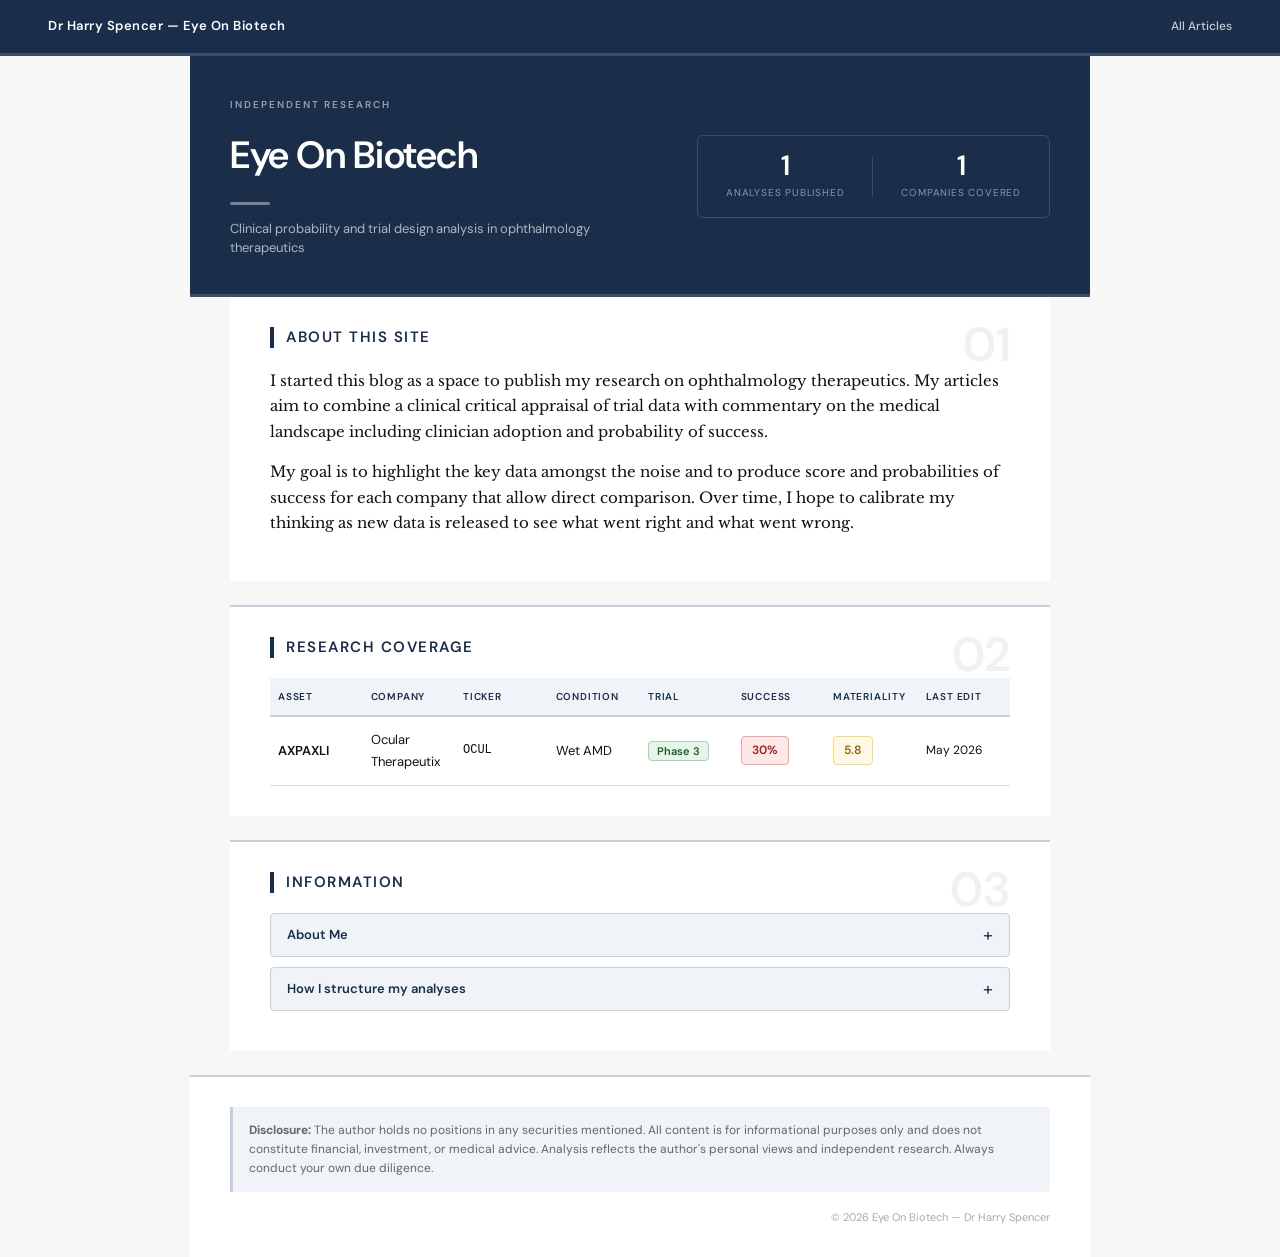
==== commit 46eb9e15: "Update index.html" ====
--- a/index.html
+++ b/index.html
@@ -62,6 +62,9 @@
             <h2>Research Coverage</h2>
 
             <table class="coverage-table">
+                <colgroup>
+                    <col><col><col><col><col><col><col><col>
+                </colgroup>
                 <thead>
                     <tr>
                         <th>Asset</th>
@@ -69,8 +72,8 @@
                         <th>Ticker</th>
                         <th>Condition</th>
                         <th>Trial</th>
-                        <th>Prob of Success</th>
-                        <th>Materiality Score</th>
+                        <th>Success</th>
+                        <th>Materiality</th>
                         <th>Last Edit</th>
                     </tr>
                 </thead>
@@ -80,7 +83,7 @@
                         <td>Ocular Therapeutix</td>
                         <td class="coverage-ticker">OCUL</td>
                         <td>Wet AMD</td>
-                        <td class="coverage-trial">SOL-R <span class="phase-badge phase-badge--3">Phase 3</span></td>
+                        <td class="coverage-trial"><span class="phase-badge phase-badge--3">Phase 3</span></td>
                         <td><span class="score-badge score-badge--red">30%</span></td>
                         <td><span class="score-badge score-badge--yellow">5.8</span></td>
                         <td class="coverage-date">May 2026</td>
--- a/assets/style.css
+++ b/assets/style.css
@@ -7,13 +7,13 @@
 
 
 /* =============================================================
-   DESIGN TOKENS — change your colour/font scheme here
+   DESIGN TOKENS
    ============================================================= */
 
 :root {
-    --accent:         #1a2e4a;   /* deep navy */
-    --accent-light:   #e8edf3;   /* pale navy — pill backgrounds */
-    --accent-faint:   #f0f3f7;   /* very pale navy — section tint */
+    --accent:         #1a2e4a;
+    --accent-light:   #e8edf3;
+    --accent-faint:   #f0f3f7;
     --text:           #111111;
     --text-muted:     #666666;
     --border:         #dddddd;
@@ -22,8 +22,6 @@
 
     --font-body:      'Libre Baskerville', Georgia, serif;
     --font-ui:        'DM Sans', system-ui, sans-serif;
-
-    --section-counter: 0;        /* used by CSS counter for numbered markers */
 }
 
 
@@ -41,7 +39,7 @@
     color: var(--text);
     margin: 0;
     line-height: 1.7;
-    padding-top: 56px; /* offset for fixed banner */
+    padding-top: 56px;
 }
 
 
@@ -121,185 +119,87 @@
 }
 
 header {
-    border-bottom: 1px solid var(--border);
-    margin-bottom: 30px;
-}
-
-footer {
-    border-top: 1px solid var(--border);
-    margin-top: 40px;
-    font-family: var(--font-ui);
-    font-size: 12px;
-    color: var(--text-muted);
-}
-
-
-/* =============================================================
-   ARTICLE HEADER — dates, scorecard
-   ============================================================= */
-
-.article-header {
-    padding-top: 40px;
-    padding-bottom: 30px;
-    border-bottom: 1px solid var(--border);
+    border-bottom: none;
     margin-bottom: 0;
 }
 
-.article-dates {
-    display: flex;
-    gap: 20px;
-    font-family: var(--font-ui);
-    font-size: 11px;
-    color: var(--text-muted);
-    margin-bottom: 16px;
-    text-transform: uppercase;
-    letter-spacing: 0.5px;
-}
-
-.article-subtitle {
-    font-family: var(--font-ui);
-    font-size: 14px;
-    color: var(--text-muted);
-    margin-top: 4px;
-    margin-bottom: 16px;
-}
-
-.article-scorecard {
-    display: flex;
-    align-items: center;
-    gap: 0;
-    margin-top: 20px;
-    border: 1px solid #c5d0de;
-    border-radius: 6px;
-    overflow: hidden;
-    background: var(--accent-faint);
-    width: fit-content;
-}
-
-.scorecard-item {
-    display: flex;
-    flex-direction: column;
-    padding: 12px 24px;
-    gap: 4px;
-}
-
-.scorecard-divider {
-    width: 1px;
-    height: 40px;
-    background: #c5d0de;
-    flex-shrink: 0;
-}
-
-.scorecard-label {
-    font-family: var(--font-ui);
-    font-size: 10px;
-    text-transform: uppercase;
-    letter-spacing: 0.8px;
-    color: var(--text-muted);
-}
-
-.scorecard-value {
-    font-family: var(--font-ui);
-    font-size: 20px;
-    font-weight: 600;
-    color: var(--accent);
-    line-height: 1;
-}
-
-.scorecard-value--small {
+
+/* =============================================================
+   BANNER
+   ============================================================= */
+
+.banner {
+    position: fixed;
+    top: 0;
+    left: 0;
+    width: 100%;
+    background: var(--accent);
+    color: #fff;
+    font-family: var(--font-ui);
     font-size: 13px;
     font-weight: 500;
-    padding-top: 3px;
-}
-
-
-/* =============================================================
-   ARTICLE FOOTER — disclosure
-   ============================================================= */
-
-.article-footer {
+    padding: 0 48px;
+    box-sizing: border-box;
+    height: 56px;
+    z-index: 9999;
+    display: flex;
+    align-items: center;
+    justify-content: space-between;
+    border-bottom: 3px solid rgba(255, 255, 255, 0.15);
+}
+
+.banner .banner-title {
+    font-weight: 600;
+    letter-spacing: 0.5px;
+}
+
+.banner a {
+    color: #fff;
+    text-decoration: none;
+    opacity: 0.75;
+    font-size: 12px;
+}
+
+.banner a:hover {
+    opacity: 1;
+    text-decoration: none;
+}
+
+
+/* =============================================================
+   HOMEPAGE SECTIONS
+   These are plain cards — no counters, no sticky headers.
+   ============================================================= */
+
+.homepage-main {
+    padding: 0;
+    background: transparent;
+}
+
+.about,
+.coverage,
+.methodology {
     max-width: 820px;
-    margin: 0 auto;
+    margin: 0 auto 24px auto;
     padding: 30px 40px;
     background: var(--card-bg);
     border-top: 2px solid #c5d0de;
-}
-
-.footer-top {
-    margin-bottom: 20px;
-}
-
-.footer-top a {
-    font-family: var(--font-ui);
-    font-size: 13px;
-    color: var(--accent);
-    text-decoration: none;
-}
-
-.footer-top a:hover {
-    text-decoration: underline;
-}
-
-.footer-disclosure {
-    font-family: var(--font-ui);
-    font-size: 12px;
-    color: var(--text-muted);
-    line-height: 1.6;
-    padding: 14px 16px;
-    border-left: 3px solid #c5d0de;
-    background: var(--accent-faint);
-    border-radius: 0 4px 4px 0;
-    margin-bottom: 20px;
-}
-
-.footer-copy {
-    font-family: var(--font-ui);
-    font-size: 11px;
-    color: #aaa;
-    text-align: right;
-}
-
-
-
-
-
-/* =============================================================
-   SECTIONS — spacing + divider lines (Option 1)
-   ============================================================= */
-
-main section {
-    margin-bottom: 0;
-    padding: 40px;
-    border-top: 2px solid #c5d0de;
-    max-width: 820px;
-    margin-left: auto;
-    margin-right: auto;
-    background: var(--card-bg);
-    position: relative; /* needed for numbered marker */
-}
-
-main section:first-child {
-    border-top: none;
-}
-
-
-/* =============================================================
-   NUMBERED SECTION MARKERS (Option 3)
-   Large faint section number in top-right corner of each section.
-   ============================================================= */
-
-main {
-    counter-reset: section-counter;
-}
-
-main section::before {
-    counter-increment: section-counter;
-    content: counter(section-counter, decimal-leading-zero);
-
+    position: relative;
+}
+
+/* Number each homepage section in top-right corner */
+.homepage-main {
+    counter-reset: homepage-counter;
+}
+
+.about::before,
+.coverage::before,
+.methodology::before {
+    counter-increment: homepage-counter;
+    content: counter(homepage-counter, decimal-leading-zero);
     position: absolute;
-    top: 36px;
+    top: 24px;
     right: 40px;
-
     font-family: var(--font-ui);
     font-size: 48px;
     font-weight: 600;
@@ -310,33 +210,80 @@
     user-select: none;
 }
 
-
-/* =============================================================
-   STICKY SECTION HEADERS (Option 4)
-   h2 sticks to the top of the viewport as you scroll
-   through each section.
-   ============================================================= */
-
-main section h2 {
+.about {
+    border-top: none;
+}
+
+.about h2,
+.coverage h2,
+.methodology h2 {
+    /* plain h2 — no sticky behaviour on homepage */
+    position: static;
+    background: transparent;
+    padding-left: 12px;
+    margin-bottom: 20px;
+}
+
+
+/* =============================================================
+   ARTICLE PAGE — scoped to .article-main
+   Sticky h2s, numbered sections, dividers all live here only.
+   ============================================================= */
+
+.article-main {
+    counter-reset: section-counter;
+    padding: 0;
+    background: transparent;
+}
+
+.article-main section {
+    padding: 40px;
+    border-top: 2px solid #c5d0de;
+    max-width: 820px;
+    margin: 0 auto;
+    background: var(--card-bg);
+    position: relative;
+}
+
+.article-main section:first-child {
+    border-top: none;
+}
+
+/* Large faint section number */
+.article-main section::before {
+    counter-increment: section-counter;
+    content: counter(section-counter, decimal-leading-zero);
+    position: absolute;
+    top: 36px;
+    right: 40px;
+    font-family: var(--font-ui);
+    font-size: 48px;
+    font-weight: 600;
+    color: var(--accent);
+    opacity: 0.06;
+    line-height: 1;
+    pointer-events: none;
+    user-select: none;
+}
+
+/* Sticky h2 */
+.article-main section h2 {
     position: sticky;
-    top: 56px; /* sits just below the fixed banner */
+    top: 56px;
     background: var(--card-bg);
     padding-top: 14px;
     padding-bottom: 14px;
     margin-left: -40px;
     margin-right: -40px;
-    padding-left: 52px;    /* 40px section padding + 12px h2 left indent */
+    padding-left: 52px;
     z-index: 10;
     border-bottom: 1px solid var(--border);
+    border-left: none;
     margin-bottom: 28px;
-
-    /* keep the left accent border visible */
-    border-left: none;
-}
-
-/* Re-apply the accent left border as a pseudo-element so it
-   doesn't conflict with the sticky bottom border */
-main section h2::before {
+}
+
+/* Accent left border via pseudo-element */
+.article-main section h2::before {
     content: '';
     position: absolute;
     left: 40px;
@@ -350,27 +297,21 @@
 
 
 /* =============================================================
-   LEFT-SIDE PROGRESS NAV (Option 5)
-   Fixed vertical nav that highlights the current section.
-   Hidden on narrow screens.
+   LEFT-SIDE PROGRESS NAV
    ============================================================= */
 
 .progress-nav {
     position: fixed;
     top: 50%;
     transform: translateY(-50%);
-    left: calc(50% - 410px - 220px); /* sits left of the 820px article */
-
+    left: calc(50% - 410px - 220px);
     display: flex;
     flex-direction: column;
     gap: 4px;
     width: 160px;
-
-    /* hide if there isn't enough room */
     visibility: hidden;
 }
 
-/* Show nav only when viewport is wide enough */
 @media (min-width: 1280px) {
     .progress-nav {
         visibility: visible;
@@ -420,12 +361,15 @@
     font-family: var(--font-ui);
     font-size: 11px;
     line-height: 1.3;
+    overflow: hidden;
+    display: -webkit-box;
+    -webkit-line-clamp: 2;
+    -webkit-box-orient: vertical;
 }
 
 
 /* =============================================================
    INLINE SECTION LINKS
-   Highlighted cross-reference links within body text.
    ============================================================= */
 
 a.section-link {
@@ -446,7 +390,85 @@
 
 
 /* =============================================================
-   ARTICLE META BAR — pill tags
+   ARTICLE HEADER
+   ============================================================= */
+
+.article-header {
+    padding-top: 40px;
+    padding-bottom: 30px;
+    border-bottom: 1px solid var(--border);
+    margin-bottom: 0;
+}
+
+.article-dates {
+    display: flex;
+    gap: 20px;
+    font-family: var(--font-ui);
+    font-size: 11px;
+    color: var(--text-muted);
+    margin-bottom: 16px;
+    text-transform: uppercase;
+    letter-spacing: 0.5px;
+}
+
+.article-subtitle {
+    font-family: var(--font-ui);
+    font-size: 14px;
+    color: var(--text-muted);
+    margin-top: 4px;
+    margin-bottom: 16px;
+}
+
+.article-scorecard {
+    display: flex;
+    align-items: center;
+    margin-top: 20px;
+    border: 1px solid #c5d0de;
+    border-radius: 6px;
+    overflow: hidden;
+    background: var(--accent-faint);
+    width: fit-content;
+}
+
+.scorecard-item {
+    display: flex;
+    flex-direction: column;
+    padding: 12px 24px;
+    gap: 4px;
+}
+
+.scorecard-divider {
+    width: 1px;
+    height: 40px;
+    background: #c5d0de;
+    flex-shrink: 0;
+}
+
+.scorecard-label {
+    font-family: var(--font-ui);
+    font-size: 10px;
+    text-transform: uppercase;
+    letter-spacing: 0.8px;
+    color: var(--text-muted);
+}
+
+.scorecard-value {
+    font-family: var(--font-ui);
+    font-size: 20px;
+    font-weight: 600;
+    color: var(--accent);
+    line-height: 1;
+}
+
+.scorecard-value--small {
+    font-size: 13px;
+    font-weight: 500;
+    padding-top: 3px;
+}
+
+
+/* =============================================================
+   ARTICLE META PILLS
    ============================================================= */
 
 .meta {
@@ -468,96 +490,185 @@
 
 
 /* =============================================================
-   HOMEPAGE ONLY
-   ============================================================= */
-
-/* --- Banner (fixed top bar) --- */
-.banner {
-    position: fixed;
-    top: 0;
-    left: 0;
+   ARTICLE FOOTER
+   ============================================================= */
+
+.article-footer {
+    max-width: 820px;
+    margin: 0 auto;
+    padding: 30px 40px;
+    background: var(--card-bg);
+    border-top: 2px solid #c5d0de;
+}
+
+.footer-top {
+    margin-bottom: 20px;
+}
+
+.footer-top a {
+    font-family: var(--font-ui);
+    font-size: 13px;
+    color: var(--accent);
+    text-decoration: none;
+}
+
+.footer-top a:hover {
+    text-decoration: underline;
+}
+
+.footer-disclosure {
+    font-family: var(--font-ui);
+    font-size: 12px;
+    color: var(--text-muted);
+    line-height: 1.6;
+    padding: 14px 16px;
+    border-left: 3px solid #c5d0de;
+    background: var(--accent-faint);
+    border-radius: 0 4px 4px 0;
+    margin-bottom: 20px;
+}
+
+.footer-copy {
+    font-family: var(--font-ui);
+    font-size: 11px;
+    color: #aaa;
+    text-align: right;
+}
+
+
+/* =============================================================
+   IMAGES
+   ============================================================= */
+
+figure {
+    background: var(--accent-faint);
+    border: 1px solid #c5d0de;
+    border-radius: 6px;
+    padding: 16px;
+    margin: 24px 0;
+}
+
+.article-img {
     width: 100%;
+    max-width: 100%;
+    height: auto;
+    display: block;
+    border-radius: 3px;
+}
+
+figcaption {
+    font-family: var(--font-ui);
+    font-size: 12px;
+    color: var(--text-muted);
+    text-align: center;
+    margin-top: 10px;
+    font-style: italic;
+}
+
+
+/* =============================================================
+   HOMEPAGE — hero header
+   ============================================================= */
+
+.site-header {
+    max-width: 820px;
+    margin: 16 auto;
+    padding: 40px 40px 36px 40px;
     background: var(--accent);
-    box-sizing: border-box;
-    color: #fff;
-    font-family: var(--font-ui);
-    font-size: 13px;
-    font-weight: 500;
-    padding: 0 48px 0 24px;
-    height: 56px;
-    z-index: 9999;
-
     display: flex;
     align-items: center;
     justify-content: space-between;
-}
-
-.banner .banner-title {
-    font-weight: 600;
-    letter-spacing: 0.5px;
-}
-
-.banner a {
-    color: #fff;
-    text-decoration: none;
-    opacity: 0.75;
-    font-size: 12px;
-}
-
-.banner a:hover {
-    opacity: 1;
-    text-decoration: none;
-}
-
-/* --- About section --- */
-.about {
-    border: 1px solid var(--border);
-    padding: 30px 40px;
-    margin-top: 20px;
-    background-color: var(--card-bg);
-}
-
-.about h2 {
-    margin-top: 0;
-}
-
-/* --- Article cards (homepage listing) --- */
-.article-card {
-    border: 1px solid var(--border);
-    padding: 20px 24px;
-    margin-bottom: 15px;
-    background: var(--card-bg);
-    transition: border-color 0.15s ease;
-}
-
-.article-card:hover {
-    border-color: var(--accent);
-}
-
-.article-card h3 {
-    margin: 0 0 5px 0;
-    font-size: 16px;
-    color: var(--accent);
-}
-
-.article-meta {
-    display: flex;
-    flex-wrap: wrap;
-    gap: 6px;
-    margin-bottom: 8px;
-}
-
-.article-meta span {
-    font-family: var(--font-ui);
-    font-size: 11px;
-    background-color: var(--accent-light);
-    color: var(--accent);
-    border: 1px solid #c5d0de;
-    border-radius: 4px;
-    padding: 2px 8px;
-}
-
-/* --- Site tagline --- */
+    gap: 40px;
+    border-bottom: 3px solid rgba(255, 255, 255, 0.15);
+}
+
+.site-header__left {
+    flex: 1;
+}
+
+.site-header__eyebrow {
+    display: block;
+    font-family: var(--font-ui);
+    font-size: 10px;
+    font-weight: 600;
+    text-transform: uppercase;
+    letter-spacing: 2px;
+    color: rgba(255, 255, 255, 0.55);
+    margin-bottom: 10px;
+}
+
+.site-header__title {
+    font-family: var(--font-ui);
+    font-size: 38px;
+    font-weight: 600;
+    color: #ffffff;
+    letter-spacing: -0.5px;
+    margin: 0 0 14px 0;
+}
+
+.site-header__rule {
+    width: 40px;
+    height: 3px;
+    background: rgba(255, 255, 255, 0.4);
+    border-radius: 2px;
+    margin-bottom: 14px;
+}
+
+.site-header__tagline {
+    font-family: var(--font-ui);
+    font-size: 13px;
+    color: rgba(255, 255, 255, 0.65);
+    margin: 0;
+    line-height: 1.5;
+}
+
+.site-header__stats {
+    display: flex;
+    align-items: center;
+    gap: 0;
+    border: 1px solid rgba(255, 255, 255, 0.15);
+    border-radius: 6px;
+    overflow: hidden;
+    flex-shrink: 0;
+}
+
+.site-header__stat {
+    display: flex;
+    flex-direction: column;
+    align-items: center;
+    padding: 16px 28px;
+    gap: 4px;
+}
+
+.site-header__stat-value {
+    font-family: var(--font-ui);
+    font-size: 28px;
+    font-weight: 600;
+    color: #ffffff;
+    line-height: 1;
+}
+
+.site-header__stat-label {
+    font-family: var(--font-ui);
+    font-size: 10px;
+    text-transform: uppercase;
+    letter-spacing: 0.8px;
+    color: rgba(255, 255, 255, 0.5);
+    white-space: nowrap;
+}
+
+.site-header__stat-divider {
+    width: 1px;
+    height: 40px;
+    background: rgba(255, 255, 255, 0.15);
+    flex-shrink: 0;
+}
+
+
+/* =============================================================
+   HOMEPAGE — site tagline
+   ============================================================= */
+
 .site-tagline {
     font-family: var(--font-ui);
     font-size: 14px;
@@ -567,19 +678,8 @@
 
 
 /* =============================================================
-   METHODOLOGY — collapsible section
-   ============================================================= */
-
-.methodology {
-    border: 1px solid var(--border);
-    padding: 30px 40px;
-    margin-top: 20px;
-    background-color: var(--card-bg);
-}
-
-.methodology h2 {
-    margin-bottom: 16px;
-}
+   HOMEPAGE — methodology collapsible
+   ============================================================= */
 
 .methodology-toggle {
     display: flex;
@@ -590,13 +690,13 @@
     border: 1px solid #c5d0de;
     border-radius: 4px;
     padding: 12px 16px;
+    margin-bottom: 10px;
     font-family: var(--font-ui);
     font-size: 13px;
     font-weight: 600;
     color: var(--accent);
     cursor: pointer;
     text-align: left;
-    margin-bottom: 10px;
 }
 
 .methodology-toggle:hover {
@@ -611,7 +711,7 @@
 
 .methodology-body {
     display: none;
-    padding-top: 24px;
+    padding: 20px 0 10px 0;
 }
 
 .methodology-body--open {
@@ -632,41 +732,34 @@
    COVERAGE INDEX TABLE
    ============================================================= */
 
-.coverage {
-    border: 1px solid var(--border);
-    padding: 30px 40px;
-    margin-top: 20px;
-    background-color: var(--card-bg);
-    overflow-x: auto;
-}
-
-.coverage h2 {
-    margin-bottom: 20px;
-}
-
 .coverage-table {
     width: 100%;
     border-collapse: collapse;
     font-family: var(--font-ui);
     font-size: 13px;
+    table-layout: fixed;
 }
 
 .coverage-table thead tr {
+    background: var(--accent-faint);
     border-bottom: 2px solid #c5d0de;
 }
 
 .coverage-table th {
     text-align: left;
     font-size: 10px;
+    font-weight: 600;
     text-transform: uppercase;
     letter-spacing: 0.8px;
-    color: var(--text-muted);
-    padding: 8px 12px 10px 12px;
+    color: var(--accent);
+    padding: 10px 8px;
+    overflow: hidden;
+    text-overflow: ellipsis;
     white-space: nowrap;
 }
 
 .coverage-table td {
-    padding: 12px;
+    padding: 12px 8px;
     border-bottom: 1px solid var(--border);
     color: var(--text);
     vertical-align: middle;
@@ -692,23 +785,20 @@
     color: var(--text-muted);
 }
 
-.coverage-poa {
-    font-weight: 600;
-    color: var(--accent);
-}
-
-.coverage-cms {
-    font-weight: 600;
-    color: var(--accent);
+.coverage-trial {
+    white-space: nowrap;
 }
 
 .coverage-date {
     font-size: 12px;
     color: var(--text-muted);
-    white-space: nowrap;
-}
-
-/* Phase badge */
+}
+
+
+/* =============================================================
+   PHASE BADGES
+   ============================================================= */
+
 .phase-badge {
     font-family: var(--font-ui);
     font-size: 11px;
@@ -738,12 +828,86 @@
 
 
 /* =============================================================
-   SITE FOOTER (homepage)
+   SCORE BADGES — PoA and Materiality Score
+   Red: <50% or <5    Yellow: 50-75% or 5-7.5    Green: >75% or >7.5
+   ============================================================= */
+
+.score-badge {
+    font-family: var(--font-ui);
+    font-size: 12px;
+    font-weight: 600;
+    padding: 3px 10px;
+    border-radius: 4px;
+    white-space: nowrap;
+    display: inline-block;
+}
+
+.score-badge--red {
+    background: #fde8e8;
+    color: #9b1c1c;
+    border: 1px solid #f5a0a0;
+}
+
+.score-badge--yellow {
+    background: #fef9e7;
+    color: #92610a;
+    border: 1px solid #f9d871;
+}
+
+.score-badge--green {
+    background: #e6f4ea;
+    color: #1a5c2a;
+    border: 1px solid #a8d5b0;
+}
+
+
+/* =============================================================
+   HOMEPAGE — article cards (kept for future use)
+   ============================================================= */
+
+.article-card {
+    border: 1px solid var(--border);
+    padding: 20px 24px;
+    margin-bottom: 15px;
+    background: var(--card-bg);
+    transition: border-color 0.15s ease;
+}
+
+.article-card:hover {
+    border-color: var(--accent);
+}
+
+.article-card h3 {
+    margin: 0 0 5px 0;
+    font-size: 16px;
+    color: var(--accent);
+}
+
+.article-meta {
+    display: flex;
+    flex-wrap: wrap;
+    gap: 6px;
+    margin-bottom: 8px;
+}
+
+.article-meta span {
+    font-family: var(--font-ui);
+    font-size: 11px;
+    background-color: var(--accent-light);
+    color: var(--accent);
+    border: 1px solid #c5d0de;
+    border-radius: 4px;
+    padding: 2px 8px;
+}
+
+
+/* =============================================================
+   SITE FOOTER
    ============================================================= */
 
 .site-footer {
     max-width: 820px;
-    margin: 40px auto 0 auto;
+    margin: 0 auto;
     padding: 30px 40px;
     background: var(--card-bg);
     border-top: 2px solid #c5d0de;
